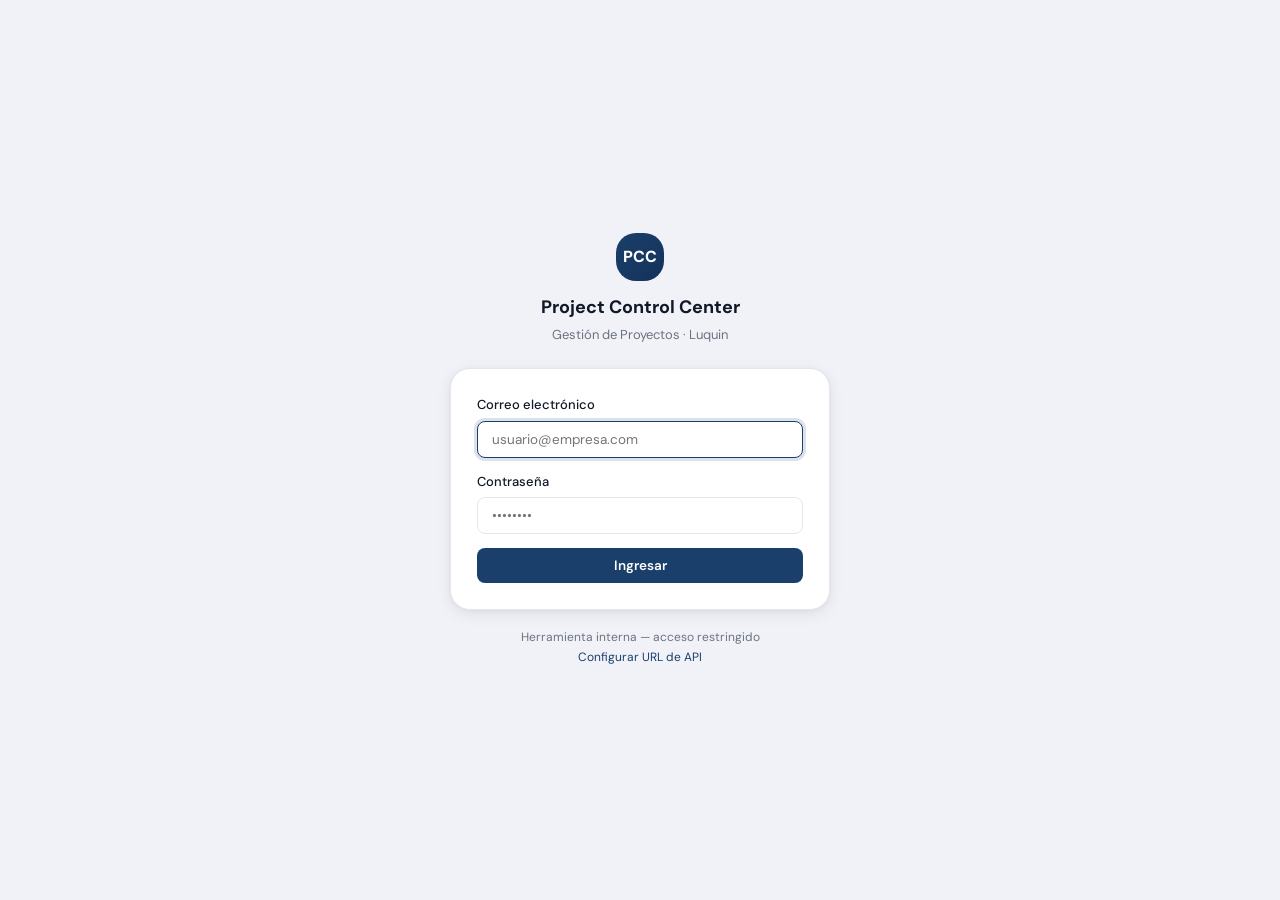
==== login.html @ 2ecccaee "feat: Project Control Center v1.0.0 — S1-S4 completos Backend GAS completo (Auth, Proyectos, Tareas," ====
<!DOCTYPE html>
<html lang="es">
<head>
  <meta charset="UTF-8" />
  <meta name="viewport" content="width=device-width, initial-scale=1.0" />
  <title>Ingresar — Project Control Center</title>
  <script>(function(){var t=localStorage.getItem('pcc_theme')==='dark'?'dark':'light';document.documentElement.setAttribute('data-theme',t);})();</script>
  <link rel="stylesheet" href="src/css/main.css" />
  <style>
    body { display: flex; align-items: center; justify-content: center; min-height: 100vh; padding: 24px; }
    .login-wrap { width: 100%; max-width: 380px; }
    .login-header { text-align: center; margin-bottom: 22px; }
    .login-logo { width: 48px; height: 48px; margin: 0 auto 12px; border-radius: var(--radius-lg);
      background: linear-gradient(135deg, var(--primary), var(--primary-hover)); color: #fff;
      font-size: 16px; font-weight: 800; display: flex; align-items: center; justify-content: center; }
    .login-name { font-size: 18px; font-weight: 700; }
    .login-sub { font-size: 13px; color: var(--muted); margin-top: 3px; }
    .login-card { background: var(--card); border: 1px solid var(--line); border-radius: var(--radius-lg); box-shadow: var(--shadow); padding: 26px; }
    .login-foot { text-align: center; margin-top: 18px; font-size: 12px; color: var(--muted); }
    .login-foot a { cursor: pointer; }
  </style>
</head>
<body>
  <div class="login-wrap">
    <div class="login-header">
      <div class="login-logo">PCC</div>
      <div class="login-name">Project Control Center</div>
      <div class="login-sub">Gestión de Proyectos · Luquin</div>
    </div>
    <div class="login-card">
      <form id="loginForm">
        <div class="field"><label for="email">Correo electrónico</label>
          <input type="email" id="email" autocomplete="email" placeholder="usuario@empresa.com" autofocus /></div>
        <div class="field"><label for="pwd">Contraseña</label>
          <input type="password" id="pwd" autocomplete="current-password" placeholder="••••••••" /></div>
        <button type="submit" id="btn" style="width:100%;justify-content:center">Ingresar</button>
      </form>
      <div id="err" class="status-bar error" style="margin-top:14px" hidden></div>
    </div>
    <div class="login-foot">
      Herramienta interna — acceso restringido<br />
      <a onclick="_configApi()">Configurar URL de API</a>
    </div>
  </div>

  <script src="config.js"></script>
  <script src="auth.js"></script>
  <script>
    // Si ya hay sesión válida, ir al inicio.
    if (SESSION.isLoggedIn()) window.location.href = 'index.html';
    // Sin API configurada → modo demo: entrar directo.
    if (CFG.isMock()) { /* permitir configurar o entrar a demo */ }

    function _configApi() {
      const cur = CFG.apiUrl;
      const v = prompt('URL del Web App de Apps Script (vacío = modo demo):', cur);
      if (v !== null) { CFG.apiUrl = v.trim(); location.reload(); }
    }

    const form = document.getElementById('loginForm');
    const err = document.getElementById('err');
    const btn = document.getElementById('btn');

    form.addEventListener('submit', async function (e) {
      e.preventDefault();
      err.hidden = true;

      // Modo demo: sin backend, entrar directo.
      if (CFG.isMock()) { window.location.href = 'index.html'; return; }

      const email = document.getElementById('email').value.trim().toLowerCase();
      const password = document.getElementById('pwd').value;
      if (!email || !password) { err.textContent = 'Completá los dos campos.'; err.hidden = false; return; }

      btn.disabled = true; btn.textContent = 'Verificando…';
      try {
        const password_hash = await sha256(password);
        const res = await fetch(CFG.apiUrl, { method: 'POST', body: JSON.stringify({ action: 'login', email: email, password_hash: password_hash }) });
        if (!res.ok) throw new Error('Error de conexión (' + res.status + ').');
        const json = await res.json();
        if (!json.ok) throw new Error(json.error || 'Credenciales incorrectas.');
        setSession({ session_token: json.session_token, usuario: json.usuario, expira_en: json.expira_en });
        window.location.href = 'index.html';
      } catch (e2) {
        err.textContent = e2.message || 'Error al iniciar sesión.'; err.hidden = false;
        btn.disabled = false; btn.textContent = 'Ingresar';
      }
    });
  </script>
</body>
</html>
---- src/css/main.css ----
/* ============================================================
   PROJECT CONTROL CENTER — main.css
   Sistema visual del ecosistema (style_guide.md).
   ============================================================ */

@import url('https://fonts.googleapis.com/css2?family=DM+Sans:opsz,wght@9..40,300;9..40,400;9..40,500;9..40,600;9..40,700&family=DM+Mono:wght@400;500&display=swap');

/* ─── 1. Variables ───────────────────────────────────────── */
:root {
  --bg: #f0f2f7;
  --card: #ffffff;
  --card2: #f7f9fc;
  --text: #111827;
  --text2: #374151;
  --muted: #6b7280;
  --line: #e5e7eb;

  --primary: #1a3f6b;
  --primary-hover: #14325a;
  --primary-soft: #e8f0fb;
  --primary-mid: #bfd4f5;

  --success: #0a7040;  --success-bg: #ecfdf5;
  --warning: #92400e;  --warning-bg: #fffbeb;
  --danger:  #991b1b;  --danger-bg:  #fef2f2;  --danger-hover: #7f1d1d;
  --info: var(--primary-soft);

  --radius-xs: 4px; --radius-sm: 8px; --radius: 14px; --radius-lg: 20px; --radius-pill: 999px;
  --shadow-sm: 0 1px 3px rgba(0,0,0,.07), 0 1px 2px rgba(0,0,0,.05);
  --shadow: 0 4px 16px rgba(17,24,39,.08), 0 1px 4px rgba(17,24,39,.04);
  --shadow-lg: 0 12px 36px rgba(17,24,39,.10);

  --font: 'DM Sans', system-ui, sans-serif;
  --mono: 'DM Mono', 'Fira Mono', monospace;

  --sidebar-bg: #f1f5f9;
  --sidebar-line: #e2e8f0;
}

[data-theme="dark"] {
  --bg: #0d1117; --card: #161b22; --card2: #1c2128;
  --text: #e6edf3; --text2: #c9d1d9; --muted: #848d97; --line: #30363d;
  --primary: #58a6ff; --primary-hover: #79b8ff;
  --primary-soft: rgba(88,166,255,.12); --primary-mid: rgba(88,166,255,.25);
  --success: #3fb950; --success-bg: rgba(63,185,80,.12);
  --warning: #d29922; --warning-bg: rgba(210,153,34,.12);
  --danger: #f85149; --danger-bg: rgba(248,81,73,.12); --danger-hover: #ff7b72;
  --sidebar-bg: #161b22; --sidebar-line: #30363d;
}

/* ─── 2. Reset y base ────────────────────────────────────── */
* { box-sizing: border-box; margin: 0; padding: 0; }
body {
  font-family: var(--font); font-size: 15px; line-height: 1.6;
  background: var(--bg); color: var(--text);
  -webkit-font-smoothing: antialiased;
}
a { color: var(--primary); text-decoration: none; }
.mono { font-family: var(--mono); }
.text-muted { color: var(--muted); }
[hidden] { display: none !important; }

/* ─── 3. Layout sidebar ──────────────────────────────────── */
.app-layout { display: flex; min-height: 100vh; }

.sidebar {
  width: 240px; flex-shrink: 0; background: var(--sidebar-bg);
  border-right: 1px solid var(--sidebar-line);
  display: flex; flex-direction: column; position: sticky; top: 0; height: 100vh;
  padding: 18px 14px;
}
.sidebar-brand { display: flex; align-items: center; gap: 10px; padding: 4px 8px 18px; }
.brand-icon {
  width: 34px; height: 34px; border-radius: var(--radius-sm);
  background: linear-gradient(135deg, var(--primary), var(--primary-hover));
  color: #fff; font-weight: 800; font-size: 13px; letter-spacing: -.5px;
  display: inline-flex; align-items: center; justify-content: center;
}
.brand-name { font-size: 14px; font-weight: 700; letter-spacing: -.2px; }
.brand-sub { font-size: 11px; color: var(--muted); }

.nav { display: flex; flex-direction: column; gap: 2px; }
.nav-item {
  display: flex; align-items: center; gap: 10px; padding: 9px 12px;
  border-radius: var(--radius-sm); color: var(--text2); font-size: 13.5px;
  font-weight: 500; cursor: pointer;
}
.nav-item:hover { background: color-mix(in srgb, var(--text) 4%, transparent); color: var(--text); }
.nav-item.active { background: var(--primary-soft); color: var(--primary); font-weight: 600; }
.nav-icon { font-size: 15px; width: 18px; text-align: center; }
.sidebar-spacer { flex: 1; }
.sidebar-footer { border-top: 1px solid var(--sidebar-line); padding-top: 10px; }

.content-area { flex: 1; min-width: 0; display: flex; flex-direction: column; }

/* ─── 4. Topbar ──────────────────────────────────────────── */
.topbar {
  position: sticky; top: 0; z-index: 10; background: var(--card);
  border-bottom: 1px solid var(--line);
  padding: 14px 32px; display: flex; align-items: center; gap: 16px;
}
.topbar-copy { flex: 1; min-width: 0; }
.topbar h1 { font-size: 22px; font-weight: 700; letter-spacing: -.02em; }
.topbar .subtitle { font-size: 13px; color: var(--muted); }
.eyebrow {
  font-size: 11px; font-weight: 500; text-transform: uppercase;
  letter-spacing: .14em; color: var(--muted); margin-bottom: 2px;
}
.user-chip {
  display: flex; align-items: center; gap: 8px; font-size: 12.5px;
  background: var(--card2); border: 1px solid var(--line);
  border-radius: var(--radius-pill); padding: 5px 12px;
}
.user-chip b { font-weight: 600; }
.user-chip .role { color: var(--muted); font-size: 11px; }
.btn-icon {
  background: transparent; border: 1px solid var(--line); border-radius: var(--radius-sm);
  width: 34px; height: 34px; cursor: pointer; font-size: 15px; color: var(--text);
}

.container { padding: 24px 32px 64px; max-width: 1280px; width: 100%; }

/* ─── 5. Tipografía secciones ────────────────────────────── */
h2 { font-size: 17px; font-weight: 600; letter-spacing: -.01em; }
h3 { font-size: 15px; font-weight: 600; }
.section-title { margin: 26px 0 12px; }

/* ─── 6. Cards / panels / KPIs ───────────────────────────── */
.panel {
  background: var(--card); border: 1px solid var(--line);
  border-radius: var(--radius); box-shadow: var(--shadow-sm); padding: 20px 22px;
}
.panel + .panel { margin-top: 16px; }

.kpi-grid { display: grid; grid-template-columns: repeat(auto-fill, minmax(150px, 1fr)); gap: 12px; }
.kpi-card {
  background: var(--card); border: 1px solid var(--line);
  border-radius: var(--radius-sm); padding: 14px 16px;
}
.kpi-label { font-size: 11px; font-weight: 700; text-transform: uppercase; letter-spacing: .08em; color: var(--muted); margin-bottom: 6px; }
.kpi-value { font-size: 28px; font-weight: 700; font-family: var(--mono); color: var(--primary); line-height: 1; }
.kpi-card.danger .kpi-value { color: var(--danger); }
.kpi-card.success .kpi-value { color: var(--success); }

.card-grid { display: grid; grid-template-columns: repeat(auto-fill, minmax(280px, 1fr)); gap: 14px; }
.proj-card {
  background: var(--card); border: 1px solid var(--line); border-radius: var(--radius);
  box-shadow: var(--shadow-sm); padding: 16px 18px; cursor: pointer; display: block;
}
.proj-card:hover { transform: translateY(-2px); box-shadow: var(--shadow-lg); border-color: var(--primary-mid); transition: .15s; }
.proj-card h3 { margin-bottom: 6px; }
.proj-card p { font-size: 13px; color: var(--muted); margin-bottom: 12px; }
.proj-meta { display: flex; align-items: center; gap: 8px; flex-wrap: wrap; font-size: 12px; color: var(--muted); }

/* Barra de avance */
.progress-track { height: 6px; background: var(--line); border-radius: var(--radius-pill); overflow: hidden; margin: 10px 0 8px; }
.progress-bar { height: 100%; background: var(--success); border-radius: var(--radius-pill); }

/* ─── 7. Badges de estado / prioridad ────────────────────── */
.badge {
  display: inline-flex; align-items: center; gap: 4px; font-size: 11px; font-weight: 700;
  padding: 3px 9px; border-radius: var(--radius-pill); white-space: nowrap;
  text-transform: uppercase; letter-spacing: .03em;
}
.st-todo     { background: var(--card2); color: var(--muted); border: 1px solid var(--line); }
.st-analysis { background: var(--primary-soft); color: var(--primary); }
.st-progress { background: var(--warning-bg); color: var(--warning); }
.st-blocked  { background: var(--danger-bg); color: var(--danger); }
.st-done     { background: var(--success-bg); color: var(--success); }
.st-cancel   { background: var(--card2); color: var(--muted); text-decoration: line-through; }
.badge.vencida { background: var(--danger-bg); color: var(--danger); }

.pr-highest, .pr-high { color: var(--danger); font-weight: 700; }
.pr-medium { color: var(--warning); }
.pr-low, .pr-lowest { color: var(--muted); }

/* ─── 8. Tablas ──────────────────────────────────────────── */
.toolbar { display: flex; align-items: center; gap: 10px; flex-wrap: wrap; margin-bottom: 12px; }
.toolbar .spacer { flex: 1; }
.table-wrap { overflow: auto; border: 1px solid var(--line); border-radius: var(--radius); background: var(--card); }
table { width: 100%; border-collapse: collapse; min-width: 820px; }
th {
  background: var(--bg); color: var(--text); font-weight: 600; position: sticky; top: 0; z-index: 1;
  white-space: nowrap; font-size: 11.5px; text-transform: uppercase; letter-spacing: .05em;
  padding: 10px 12px; text-align: left; cursor: default;
}
td { padding: 10px 12px; font-size: 12.5px; border-bottom: 1px solid var(--line); vertical-align: middle; }
tbody tr:hover { background: color-mix(in srgb, var(--primary) 4%, var(--card)); }
tbody tr:last-child td { border-bottom: 0; }
.row-actions { display: flex; gap: 6px; justify-content: flex-end; }
.empty-row { text-align: center; color: var(--muted); padding: 24px; }

/* ─── 9. Formularios ─────────────────────────────────────── */
.field { display: grid; gap: 5px; margin-bottom: 14px; }
.field label { font-size: 13px; font-weight: 500; color: var(--text); }
.field-row { display: grid; grid-template-columns: 1fr 1fr; gap: 12px; }
input, select, textarea {
  border: 1px solid var(--line); border-radius: var(--radius-sm); padding: 9px 14px;
  background: var(--card); color: var(--text); font-family: var(--font); font-size: 13.5px;
  outline: none; transition: border-color .15s, box-shadow .15s; width: 100%;
}
textarea { resize: vertical; min-height: 70px; }
input:focus, select:focus, textarea:focus {
  border-color: var(--primary); box-shadow: 0 0 0 3px color-mix(in srgb, var(--primary) 15%, transparent);
}
input.error, select.error, textarea.error { border-color: var(--danger); }
.field-error { font-size: 12px; color: var(--danger); font-weight: 500; }

/* ─── 10. Botones ────────────────────────────────────────── */
button, .button {
  border: 0; border-radius: var(--radius-sm); padding: 9px 16px; font-family: var(--font);
  font-size: 13.5px; font-weight: 600; cursor: pointer; display: inline-flex; align-items: center;
  gap: 6px; white-space: nowrap; transition: background .15s, opacity .15s, transform .1s;
  background: var(--primary); color: #fff;
}
button:hover:not(:disabled), .button:hover { transform: translateY(-1px); background: var(--primary-hover); }
button:disabled { opacity: .45; cursor: not-allowed; transform: none !important; }
button.secondary { background: var(--card2); color: var(--text); border: 1px solid var(--line); }
button.secondary:hover:not(:disabled) { background: color-mix(in srgb, var(--text) 6%, var(--card2)); }
button.danger { background: var(--danger); color: #fff; }
button.danger:hover:not(:disabled) { background: var(--danger-hover); }
button.ghost { background: transparent; color: var(--primary); border: 1px solid var(--primary-mid); }
button.sm { padding: 6px 11px; font-size: 12.5px; }

body.no-edit .admin-only, .admin-only.agent-disabled { display: none !important; }

/* ─── 11. Status bar / notice ────────────────────────────── */
.status-bar { background: var(--bg); border: 1px solid var(--line); color: var(--muted); border-radius: var(--radius-sm); padding: 9px 14px; font-size: 13px; }
.status-bar.info { background: var(--primary-soft); border-color: var(--primary-mid); color: var(--primary); }
.status-bar.success { background: var(--success-bg); color: var(--success); }
.status-bar.error { background: var(--danger-bg); color: var(--danger); }
.status-bar.warning { background: var(--warning-bg); color: var(--warning); }

/* ─── 12. Modal ──────────────────────────────────────────── */
.modal-overlay { position: fixed; inset: 0; background: rgba(0,0,0,.45); display: flex; align-items: center; justify-content: center; z-index: 100; backdrop-filter: blur(2px); padding: 20px; }
.modal { background: var(--card); border-radius: var(--radius); box-shadow: var(--shadow-lg); padding: 26px 26px 22px; width: 100%; max-width: 540px; max-height: 90vh; overflow-y: auto; }
.modal h3 { margin-bottom: 16px; }
.modal-actions { display: flex; justify-content: flex-end; gap: 10px; margin-top: 18px; }

/* ─── 12b. Actividad (comentarios + historial) ───────────── */
.act-tabs { display: flex; gap: 6px; border-bottom: 1px solid var(--line); margin-bottom: 4px; }
.act-tab { background: transparent; color: var(--muted); border: 0; border-bottom: 2px solid transparent; border-radius: 0; padding: 8px 12px; font-size: 13px; }
.act-tab:hover { background: transparent; transform: none; color: var(--text); }
.act-tab.active { color: var(--primary); border-bottom-color: var(--primary); }
.act-item { border: 1px solid var(--line); border-radius: var(--radius-sm); padding: 10px 12px; margin-bottom: 8px; background: var(--card2); }
.act-meta { display: flex; justify-content: space-between; align-items: baseline; gap: 8px; font-size: 12px; margin-bottom: 4px; }
.act-meta span { color: var(--muted); font-size: 11px; font-family: var(--mono); }
.act-text { font-size: 13px; color: var(--text); line-height: 1.5; white-space: pre-wrap; }
.act-hist { border-left: 3px solid var(--primary-mid); }
.hist-old { color: var(--muted); text-decoration: line-through; }
.hist-new { color: var(--success); font-weight: 600; }
.adj-grid { display: grid; grid-template-columns: repeat(auto-fill, minmax(120px, 1fr)); gap: 10px; }
.adj-card { border: 1px solid var(--line); border-radius: var(--radius-sm); overflow: hidden; background: var(--card2); display: flex; flex-direction: column; }
.adj-card img { width: 100%; height: 90px; object-fit: cover; display: block; background: var(--bg); }
.adj-card figcaption { font-size: 11px; color: var(--muted); padding: 5px 7px; white-space: nowrap; overflow: hidden; text-overflow: ellipsis; }
.adj-card .adj-del { margin: 0 7px 7px; padding: 4px 8px; font-size: 11px; }

/* ─── 12c. Seguimiento / Reportes ────────────────────────── */
.seg-toggle { display: inline-flex; border: 1px solid var(--line); border-radius: var(--radius-sm); overflow: hidden; }
.seg-tab { background: var(--card); color: var(--muted); border: 0; border-radius: 0; padding: 7px 16px; font-size: 13px; }
.seg-tab:hover { background: var(--card2); transform: none; }
.seg-tab.active { background: var(--primary); color: #fff; }
.seg-bucket { cursor: pointer; transition: border-color .15s, box-shadow .15s; }
.seg-bucket:hover { border-color: var(--primary-mid); }

.rep-bars { display: grid; gap: 8px; }
.rep-row { display: grid; grid-template-columns: 160px 1fr 44px; align-items: center; gap: 10px; font-size: 12.5px; }
.rep-row .rep-label { color: var(--text2); white-space: nowrap; overflow: hidden; text-overflow: ellipsis; }
.rep-track { height: 10px; background: var(--line); border-radius: var(--radius-pill); overflow: hidden; }
.rep-fill { height: 100%; background: var(--primary); border-radius: var(--radius-pill); }
.rep-count { text-align: right; font-family: var(--mono); color: var(--text); }
.rep-cols { display: grid; grid-template-columns: repeat(auto-fit, minmax(280px, 1fr)); gap: 16px; }

/* ─── 13. Toast ──────────────────────────────────────────── */
#toast-wrap { position: fixed; bottom: 20px; right: 20px; display: flex; flex-direction: column; gap: 8px; z-index: 200; }
.toast { background: var(--card); border: 1px solid var(--line); border-left: 3px solid var(--primary); box-shadow: var(--shadow); border-radius: var(--radius-sm); padding: 10px 14px; font-size: 13px; display: flex; gap: 8px; animation: fadeIn .2s; }
.toast.success { border-left-color: var(--success); }
.toast.error { border-left-color: var(--danger); }

/* ─── 14. Animaciones ────────────────────────────────────── */
@keyframes spin { to { transform: rotate(360deg); } }
@keyframes fadeIn { from { opacity: 0; transform: translateY(4px); } to { opacity: 1; } }
.spinner { width: 16px; height: 16px; border: 2px solid var(--line); border-top-color: var(--primary); border-radius: 50%; animation: spin .7s linear infinite; display: inline-block; }

/* ─── 15. Responsive ─────────────────────────────────────── */
@media (max-width: 900px) {
  .sidebar { position: fixed; left: 0; transform: translateX(-100%); transition: transform .2s; z-index: 50; }
  .sidebar.open { transform: translateX(0); }
  .topbar { padding: 12px 18px; }
  .container { padding: 18px; }
  .field-row { grid-template-columns: 1fr; }
}
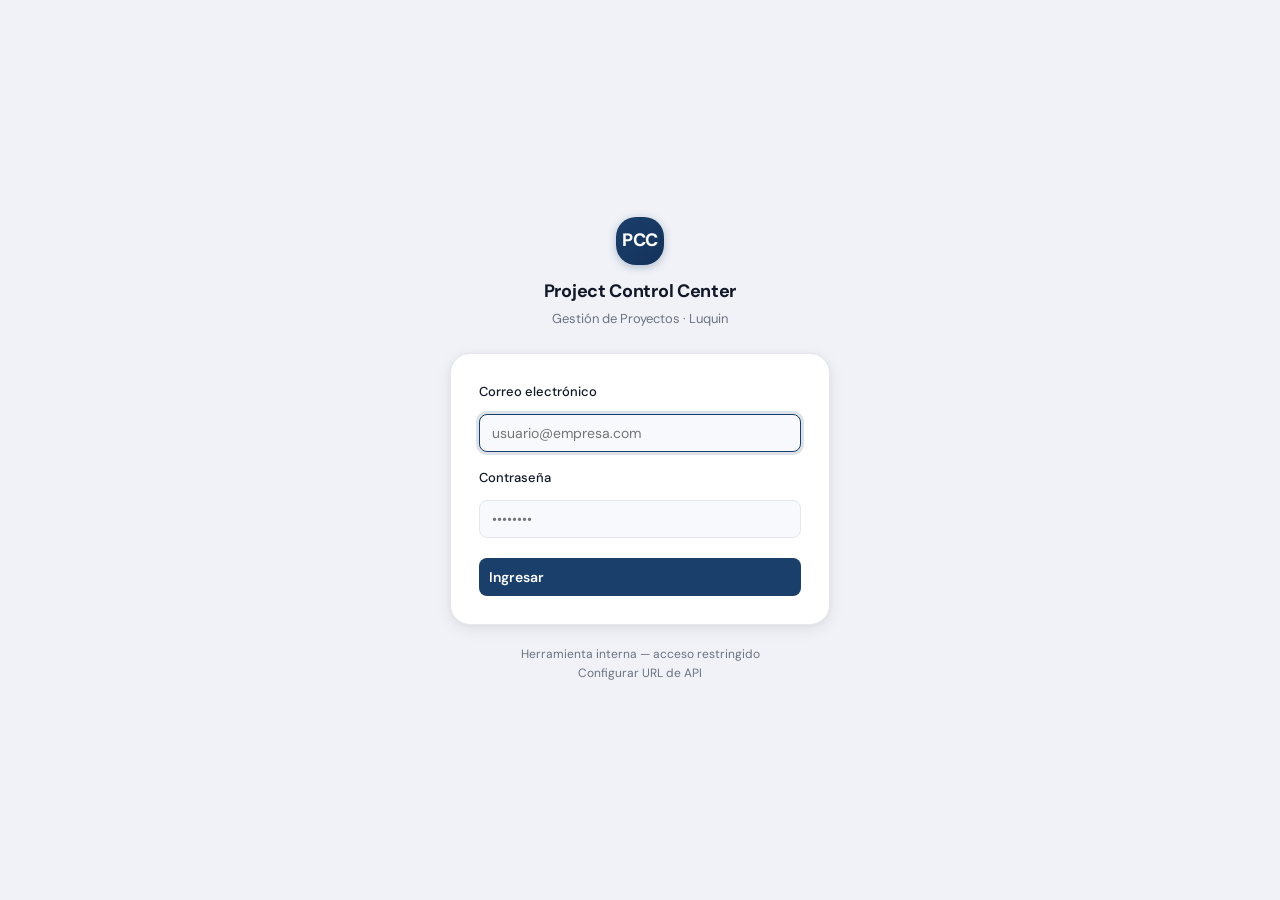
==== commit b99679ad: "fix(login): alinear al estándar canónico de login_standard.md - IDs: email→login-email, pwd→login-pw" ====
--- a/login.html
+++ b/login.html
@@ -4,40 +4,81 @@
   <meta charset="UTF-8" />
   <meta name="viewport" content="width=device-width, initial-scale=1.0" />
   <title>Ingresar — Project Control Center</title>
-  <script>(function(){var t=localStorage.getItem('pcc_theme')==='dark'?'dark':'light';document.documentElement.setAttribute('data-theme',t);})();</script>
+  <script>(function(){var saved=localStorage.getItem('pcc_theme');var t=saved?saved:(matchMedia('(prefers-color-scheme: dark)').matches?'dark':'light');document.documentElement.setAttribute('data-theme',t);})();</script>
+  <link rel="icon" href="data:,">
   <link rel="stylesheet" href="src/css/main.css" />
   <style>
     body { display: flex; align-items: center; justify-content: center; min-height: 100vh; padding: 24px; }
-    .login-wrap { width: 100%; max-width: 380px; }
-    .login-header { text-align: center; margin-bottom: 22px; }
-    .login-logo { width: 48px; height: 48px; margin: 0 auto 12px; border-radius: var(--radius-lg);
-      background: linear-gradient(135deg, var(--primary), var(--primary-hover)); color: #fff;
-      font-size: 16px; font-weight: 800; display: flex; align-items: center; justify-content: center; }
-    .login-name { font-size: 18px; font-weight: 700; }
-    .login-sub { font-size: 13px; color: var(--muted); margin-top: 3px; }
-    .login-card { background: var(--card); border: 1px solid var(--line); border-radius: var(--radius-lg); box-shadow: var(--shadow); padding: 26px; }
-    .login-foot { text-align: center; margin-top: 18px; font-size: 12px; color: var(--muted); }
-    .login-foot a { cursor: pointer; }
+    .login-wrap    { width: 100%; max-width: 380px; }
+    .login-header  { text-align: center; margin-bottom: 24px; }
+    .login-logo-icon {
+      width: 48px; height: 48px;
+      background: linear-gradient(135deg, var(--primary), var(--primary-hover));
+      border-radius: var(--radius-lg);
+      display: inline-flex; align-items: center; justify-content: center;
+      font-size: 18px; font-weight: 800; color: #fff; letter-spacing: -.5px;
+      margin-bottom: 12px;
+      box-shadow: 0 2px 8px color-mix(in srgb, var(--primary) 30%, transparent);
+    }
+    .login-app-name { font-size: 18px; font-weight: 700; color: var(--text); letter-spacing: -.3px; }
+    .login-app-sub  { font-size: 13px; color: var(--muted); margin-top: 3px; }
+    .login-card {
+      background: var(--card); border: 1px solid var(--line);
+      border-radius: var(--radius-lg); box-shadow: var(--shadow); padding: 28px;
+    }
+    .field { margin-bottom: 16px; }
+    .field label { display: block; font-size: 13px; font-weight: 500; color: var(--text); margin-bottom: 6px; }
+    .field input {
+      width: 100%; padding: 9px 12px; font-size: 14px; font-family: inherit;
+      border: 1px solid var(--line); border-radius: var(--radius-sm);
+      outline: none; transition: border-color .15s, box-shadow .15s;
+      color: var(--text); background: var(--card2); box-sizing: border-box;
+    }
+    .field input:focus {
+      border-color: var(--primary);
+      box-shadow: 0 0 0 3px color-mix(in srgb, var(--primary) 15%, transparent);
+    }
+    .btn-login {
+      width: 100%; padding: 10px; font-family: inherit; font-size: 14px; font-weight: 600;
+      border: none; background: var(--primary); color: #fff;
+      border-radius: var(--radius-sm); cursor: pointer; transition: background .15s; margin-top: 4px;
+    }
+    .btn-login:hover:not(:disabled) { background: var(--primary-hover); }
+    .btn-login:disabled { opacity: .6; cursor: default; }
+    .alert-err {
+      margin-top: 14px; padding: 10px 14px;
+      background: #fef2f2; border: 1px solid color-mix(in srgb, var(--danger) 30%, transparent);
+      border-radius: var(--radius-sm); color: var(--danger); font-size: 13px;
+    }
+    .login-footer { text-align: center; margin-top: 20px; font-size: 12px; color: var(--muted); }
+    .login-footer a { cursor: pointer; color: var(--muted); }
+    .login-footer a:hover { color: var(--text); }
   </style>
 </head>
 <body>
   <div class="login-wrap">
     <div class="login-header">
-      <div class="login-logo">PCC</div>
-      <div class="login-name">Project Control Center</div>
-      <div class="login-sub">Gestión de Proyectos · Luquin</div>
+      <div class="login-logo-icon">PCC</div>
+      <div class="login-app-name">Project Control Center</div>
+      <div class="login-app-sub">Gestión de Proyectos · Luquin</div>
     </div>
     <div class="login-card">
-      <form id="loginForm">
-        <div class="field"><label for="email">Correo electrónico</label>
-          <input type="email" id="email" autocomplete="email" placeholder="usuario@empresa.com" autofocus /></div>
-        <div class="field"><label for="pwd">Contraseña</label>
-          <input type="password" id="pwd" autocomplete="current-password" placeholder="••••••••" /></div>
-        <button type="submit" id="btn" style="width:100%;justify-content:center">Ingresar</button>
+      <form id="loginForm" autocomplete="on">
+        <div class="field">
+          <label for="login-email">Correo electrónico</label>
+          <input type="email" id="login-email" name="email"
+                 placeholder="usuario@empresa.com" autocomplete="email" autofocus />
+        </div>
+        <div class="field">
+          <label for="login-pwd">Contraseña</label>
+          <input type="password" id="login-pwd" name="password"
+                 placeholder="••••••••" autocomplete="current-password" />
+        </div>
+        <button type="submit" class="btn-login" id="btn-login">Ingresar</button>
       </form>
-      <div id="err" class="status-bar error" style="margin-top:14px" hidden></div>
+      <div class="alert-err" id="login-err" hidden></div>
     </div>
-    <div class="login-foot">
+    <div class="login-footer">
       Herramienta interna — acceso restringido<br />
       <a onclick="_configApi()">Configurar URL de API</a>
     </div>
@@ -46,44 +87,51 @@
   <script src="config.js"></script>
   <script src="auth.js"></script>
   <script>
-    // Si ya hay sesión válida, ir al inicio.
+    // Redirigir si ya hay sesión válida
     if (SESSION.isLoggedIn()) window.location.href = 'index.html';
-    // Sin API configurada → modo demo: entrar directo.
-    if (CFG.isMock()) { /* permitir configurar o entrar a demo */ }
 
     function _configApi() {
-      const cur = CFG.apiUrl;
-      const v = prompt('URL del Web App de Apps Script (vacío = modo demo):', cur);
+      const v = prompt('URL del Web App de Apps Script (vacío = modo demo):', CFG.apiUrl);
       if (v !== null) { CFG.apiUrl = v.trim(); location.reload(); }
     }
 
-    const form = document.getElementById('loginForm');
-    const err = document.getElementById('err');
-    const btn = document.getElementById('btn');
+    const form  = document.getElementById('loginForm');
+    const errEl = document.getElementById('login-err');
+    const btn   = document.getElementById('btn-login');
 
     form.addEventListener('submit', async function (e) {
       e.preventDefault();
-      err.hidden = true;
+      errEl.hidden = true;
 
-      // Modo demo: sin backend, entrar directo.
+      // Modo demo: entrar directo sin backend.
       if (CFG.isMock()) { window.location.href = 'index.html'; return; }
 
-      const email = document.getElementById('email').value.trim().toLowerCase();
-      const password = document.getElementById('pwd').value;
-      if (!email || !password) { err.textContent = 'Completá los dos campos.'; err.hidden = false; return; }
+      const email    = document.getElementById('login-email').value.trim().toLowerCase();
+      const password = document.getElementById('login-pwd').value;
+      if (!email || !password) {
+        errEl.textContent = 'Completá los dos campos.';
+        errEl.hidden = false;
+        return;
+      }
 
-      btn.disabled = true; btn.textContent = 'Verificando…';
+      btn.disabled    = true;
+      btn.textContent = 'Verificando…';
       try {
         const password_hash = await sha256(password);
-        const res = await fetch(CFG.apiUrl, { method: 'POST', body: JSON.stringify({ action: 'login', email: email, password_hash: password_hash }) });
+        const res = await fetch(CFG.apiUrl, {
+          method: 'POST',
+          body: JSON.stringify({ action: 'login', email: email, password_hash: password_hash }),
+        });
         if (!res.ok) throw new Error('Error de conexión (' + res.status + ').');
         const json = await res.json();
         if (!json.ok) throw new Error(json.error || 'Credenciales incorrectas.');
-        setSession({ session_token: json.session_token, usuario: json.usuario, expira_en: json.expira_en });
+        setSession({ session_token: json.session_token, usuario: json.usuario, permisos: json.permisos, expira_en: json.expira_en });
         window.location.href = 'index.html';
       } catch (e2) {
-        err.textContent = e2.message || 'Error al iniciar sesión.'; err.hidden = false;
-        btn.disabled = false; btn.textContent = 'Ingresar';
+        errEl.textContent = e2.message || 'Error al iniciar sesión. Verificá tu conexión.';
+        errEl.hidden = false;
+        btn.disabled    = false;
+        btn.textContent = 'Ingresar';
       }
     });
   </script>
--- a/src/css/main.css
+++ b/src/css/main.css
@@ -64,61 +64,84 @@
 .app-layout { display: flex; min-height: 100vh; }
 
 .sidebar {
-  width: 240px; flex-shrink: 0; background: var(--sidebar-bg);
+  width: 224px; flex-shrink: 0; background: var(--sidebar-bg);
   border-right: 1px solid var(--sidebar-line);
   display: flex; flex-direction: column; position: sticky; top: 0; height: 100vh;
-  padding: 18px 14px;
-}
-.sidebar-brand { display: flex; align-items: center; gap: 10px; padding: 4px 8px 18px; }
+}
+.sidebar-brand {
+  display: flex; align-items: center; gap: 10px;
+  padding: 18px 16px 14px;
+  border-bottom: 1px solid var(--sidebar-line);
+  flex-shrink: 0;
+}
 .brand-icon {
-  width: 34px; height: 34px; border-radius: var(--radius-sm);
+  width: 34px; height: 34px; border-radius: 9px;
   background: linear-gradient(135deg, var(--primary), var(--primary-hover));
-  color: #fff; font-weight: 800; font-size: 13px; letter-spacing: -.5px;
-  display: inline-flex; align-items: center; justify-content: center;
-}
-.brand-name { font-size: 14px; font-weight: 700; letter-spacing: -.2px; }
-.brand-sub { font-size: 11px; color: var(--muted); }
-
-.nav { display: flex; flex-direction: column; gap: 2px; }
+  color: #fff; font-weight: 800; font-size: 13px; letter-spacing: -1px;
+  display: inline-flex; align-items: center; justify-content: center; flex-shrink: 0;
+  box-shadow: 0 2px 8px color-mix(in srgb, var(--primary) 30%, transparent);
+}
+.brand-name { font-size: 13px; font-weight: 700; letter-spacing: -.2px; }
+.brand-meta {
+  display: flex; align-items: center; gap: 4px; margin-top: 2px;
+  font-size: 10px; color: var(--muted); font-family: var(--mono);
+  cursor: pointer; transition: color .15s; user-select: none;
+}
+.brand-meta:hover { color: var(--text); }
+.sidebar-version-popover {
+  position: fixed; top: 58px; left: 232px;
+  background: var(--card); border: 1px solid var(--border);
+  border-radius: var(--radius-sm); box-shadow: var(--shadow-lg);
+  padding: 14px 16px; min-width: 280px; max-width: 340px;
+  max-height: 70vh; overflow-y: auto; z-index: 1000;
+  color: var(--text); line-height: 1.5;
+}
+
+.nav { display: flex; flex-direction: column; gap: 1px; }
 .nav-item {
-  display: flex; align-items: center; gap: 10px; padding: 9px 12px;
-  border-radius: var(--radius-sm); color: var(--text2); font-size: 13.5px;
-  font-weight: 500; cursor: pointer;
-}
-.nav-item:hover { background: color-mix(in srgb, var(--text) 4%, transparent); color: var(--text); }
-.nav-item.active { background: var(--primary-soft); color: var(--primary); font-weight: 600; }
-.nav-icon { font-size: 15px; width: 18px; text-align: center; }
+  display: flex; align-items: center; gap: 9px; padding: 7px 10px;
+  border-radius: var(--radius-sm); color: var(--text2); font-size: 13px;
+  font-weight: 500; cursor: pointer; user-select: none; text-decoration: none;
+  border: 1px solid transparent; transition: all .15s;
+}
+.nav-item:hover { background: color-mix(in srgb, var(--text) 5%, transparent); color: var(--text); }
+.nav-item.active { background: var(--primary-soft); color: var(--primary); font-weight: 600; border-color: color-mix(in srgb, var(--primary) 20%, transparent); }
+.nav-icon { font-size: 15px; width: 18px; text-align: center; opacity: .7; }
+.nav-item.active .nav-icon { opacity: 1; }
 .sidebar-spacer { flex: 1; }
-.sidebar-footer { border-top: 1px solid var(--sidebar-line); padding-top: 10px; }
+.sidebar-footer { border-top: 1px solid var(--sidebar-line); padding: 10px 8px; flex-shrink: 0; }
 
 .content-area { flex: 1; min-width: 0; display: flex; flex-direction: column; }
 
 /* ─── 4. Topbar ──────────────────────────────────────────── */
 .topbar {
-  position: sticky; top: 0; z-index: 10; background: var(--card);
+  height: 50px;
   border-bottom: 1px solid var(--line);
-  padding: 14px 32px; display: flex; align-items: center; gap: 16px;
-}
-.topbar-copy { flex: 1; min-width: 0; }
-.topbar h1 { font-size: 22px; font-weight: 700; letter-spacing: -.02em; }
-.topbar .subtitle { font-size: 13px; color: var(--muted); }
+  display: flex; align-items: center;
+  padding: 0 22px; gap: 10px;
+  background: var(--card);
+  position: sticky; top: 0; z-index: 40;
+  flex-shrink: 0;
+}
+.topbar-brand  { font-size: 13px; font-weight: 600; color: var(--muted); }
+.topbar-sep    { color: var(--muted); font-size: 12px; }
+.topbar-crumb  { font-size: 13px; color: var(--text); font-weight: 600; }
+.topbar-actions { display: flex; gap: 6px; align-items: center; margin-left: auto; }
+
+/* Cabecera de página — H1 + subtítulo dentro de <main>, no en el topbar */
+.page-header { padding: 24px 0 20px; }
+.page-header h1 { font-size: 22px; font-weight: 700; letter-spacing: -.02em; margin: 0; }
+.page-header .subtitle { font-size: 13px; color: var(--muted); margin-top: 4px; }
 .eyebrow {
   font-size: 11px; font-weight: 500; text-transform: uppercase;
-  letter-spacing: .14em; color: var(--muted); margin-bottom: 2px;
-}
-.user-chip {
-  display: flex; align-items: center; gap: 8px; font-size: 12.5px;
-  background: var(--card2); border: 1px solid var(--line);
-  border-radius: var(--radius-pill); padding: 5px 12px;
-}
-.user-chip b { font-weight: 600; }
-.user-chip .role { color: var(--muted); font-size: 11px; }
+  letter-spacing: .14em; color: var(--muted); margin-bottom: 4px;
+}
 .btn-icon {
   background: transparent; border: 1px solid var(--line); border-radius: var(--radius-sm);
   width: 34px; height: 34px; cursor: pointer; font-size: 15px; color: var(--text);
 }
 
-.container { padding: 24px 32px 64px; max-width: 1280px; width: 100%; }
+.container { padding: 24px 32px 64px; width: 100%; }
 
 /* ─── 5. Tipografía secciones ────────────────────────────── */
 h2 { font-size: 17px; font-weight: 600; letter-spacing: -.01em; }
@@ -162,13 +185,60 @@
   padding: 3px 9px; border-radius: var(--radius-pill); white-space: nowrap;
   text-transform: uppercase; letter-spacing: .03em;
 }
-.st-todo     { background: var(--card2); color: var(--muted); border: 1px solid var(--line); }
-.st-analysis { background: var(--primary-soft); color: var(--primary); }
-.st-progress { background: var(--warning-bg); color: var(--warning); }
-.st-blocked  { background: var(--danger-bg); color: var(--danger); }
-.st-done     { background: var(--success-bg); color: var(--success); }
-.st-cancel   { background: var(--card2); color: var(--muted); text-decoration: line-through; }
-.badge.vencida { background: var(--danger-bg); color: var(--danger); }
+.st-todo        { background: var(--card2); color: var(--muted); border: 1px solid var(--line); }
+.st-analysis    { background: var(--primary-soft); color: var(--primary); }
+.st-maquetacion { background: #f3e8ff; color: #7c3aed; }
+.st-progress    { background: var(--warning-bg); color: var(--warning); }
+.st-qa          { background: #fff7ed; color: #c2410c; }
+.st-docs        { background: #f0fdf4; color: #15803d; }
+.st-revision    { background: #eff6ff; color: #1d4ed8; }
+.st-blocked     { background: var(--danger-bg); color: var(--danger); }
+.st-done        { background: var(--success-bg); color: var(--success); }
+.st-cancel      { background: var(--card2); color: var(--muted); text-decoration: line-through; }
+.badge.vencida  { background: var(--danger-bg); color: var(--danger); }
+
+[data-theme="dark"] .st-maquetacion { background: rgba(124,58,237,.18); color: #c4b5fd; }
+[data-theme="dark"] .st-qa          { background: rgba(194,65,12,.18);  color: #fb923c; }
+[data-theme="dark"] .st-docs        { background: rgba(21,128,61,.18);  color: #4ade80; }
+[data-theme="dark"] .st-revision    { background: rgba(29,78,216,.18);  color: #93c5fd; }
+
+/* Checklist (drawer de actividad) */
+.chk-progress { display: flex; align-items: center; gap: 8px; }
+.chk-bar { flex: 1; height: 8px; background: var(--card2); border: 1px solid var(--line); border-radius: var(--radius-pill); overflow: hidden; }
+.chk-fill { height: 100%; background: var(--success); transition: width .2s; }
+.chk-count { font-size: 11px; color: var(--muted); font-family: var(--mono); white-space: nowrap; }
+.chk-item { display: flex; align-items: center; gap: 8px; padding: 6px 4px; border-bottom: 1px solid var(--line); }
+.chk-label { display: flex; align-items: center; gap: 8px; flex: 1; cursor: pointer; font-size: 14px; }
+.chk-item.chk-done .chk-label span { text-decoration: line-through; color: var(--muted); }
+
+/* Gantt */
+.gantt { display: flex; border: 1px solid var(--line); border-radius: var(--radius-sm); overflow: hidden; background: var(--card); }
+.gantt-left { flex-shrink: 0; width: 230px; border-right: 2px solid var(--line); background: var(--card2); }
+.gantt-corner { height: 30px; display: flex; align-items: center; padding: 0 12px; font-size: 11px; font-weight: 700; text-transform: uppercase; letter-spacing: .04em; color: var(--muted); border-bottom: 1px solid var(--line); }
+.gantt-rowlabel { height: 34px; padding: 0 12px; border-bottom: 1px solid var(--line); display: flex; flex-direction: column; justify-content: center; overflow: hidden; }
+.gantt-rowlabel b { font-size: 12px; white-space: nowrap; overflow: hidden; text-overflow: ellipsis; }
+.gantt-rowlabel span { font-size: 10px; color: var(--muted); white-space: nowrap; overflow: hidden; text-overflow: ellipsis; }
+.gantt-right { overflow-x: auto; flex: 1; }
+.gantt-canvas { position: relative; }
+.gantt-axis { display: flex; height: 30px; border-bottom: 1px solid var(--line); }
+.gantt-month { flex-shrink: 0; border-right: 1px solid var(--line); font-size: 11px; color: var(--muted); display: flex; align-items: center; padding: 0 6px; box-sizing: border-box; }
+.gantt-lanes { position: relative; }
+.gantt-lane { height: 34px; border-bottom: 1px solid var(--line); position: relative; }
+.gantt-bar { position: absolute; top: 6px; height: 22px; box-sizing: border-box; border-radius: var(--radius-xs); display: flex; align-items: center; justify-content: center; font-size: 10px; font-weight: 600; overflow: hidden; gap: 0; }
+.gantt-bar.gantt-venc { outline: 2px solid var(--danger); outline-offset: -2px; }
+.gantt-bar-label { white-space: nowrap; }
+.gantt-today { position: absolute; top: 0; bottom: 0; width: 2px; background: var(--danger); z-index: 2; }
+.gantt-nodate { display: flex; flex-wrap: wrap; gap: 6px; }
+
+/* Enlaces externos (Jira / GitLab / Figma) en filas de tarea */
+.link-row { display: flex; flex-wrap: wrap; gap: 4px; margin-top: 4px; }
+.link-chip {
+  display: inline-flex; align-items: center; font-size: 10px; font-weight: 600;
+  padding: 2px 7px; border-radius: var(--radius-pill);
+  background: var(--primary-soft); color: var(--primary);
+  border: 1px solid var(--primary-mid); text-decoration: none;
+}
+.link-chip:hover { background: var(--primary-mid); }
 
 .pr-highest, .pr-high { color: var(--danger); font-weight: 700; }
 .pr-medium { color: var(--warning); }
@@ -177,6 +247,20 @@
 /* ─── 8. Tablas ──────────────────────────────────────────── */
 .toolbar { display: flex; align-items: center; gap: 10px; flex-wrap: wrap; margin-bottom: 12px; }
 .toolbar .spacer { flex: 1; }
+
+/* ─── Tabs (segmented control) ───────────────────────────── */
+.tabs {
+  display: inline-flex; gap: 2px; background: var(--card2);
+  border: 1px solid var(--line); border-radius: var(--radius-sm);
+  padding: 3px; margin-bottom: 16px;
+}
+.tab-btn {
+  padding: 6px 14px; border-radius: var(--radius-xs); font-size: 13px; font-weight: 600;
+  cursor: pointer; color: var(--muted); background: transparent; border: none;
+  font-family: inherit; transition: background .15s, color .15s; transform: none;
+}
+.tab-btn:hover:not(:disabled) { background: transparent; color: var(--text); transform: none; }
+.tab-btn.active { background: var(--card); color: var(--primary); box-shadow: var(--shadow-sm); }
 .table-wrap { overflow: auto; border: 1px solid var(--line); border-radius: var(--radius); background: var(--card); }
 table { width: 100%; border-collapse: collapse; min-width: 820px; }
 th {
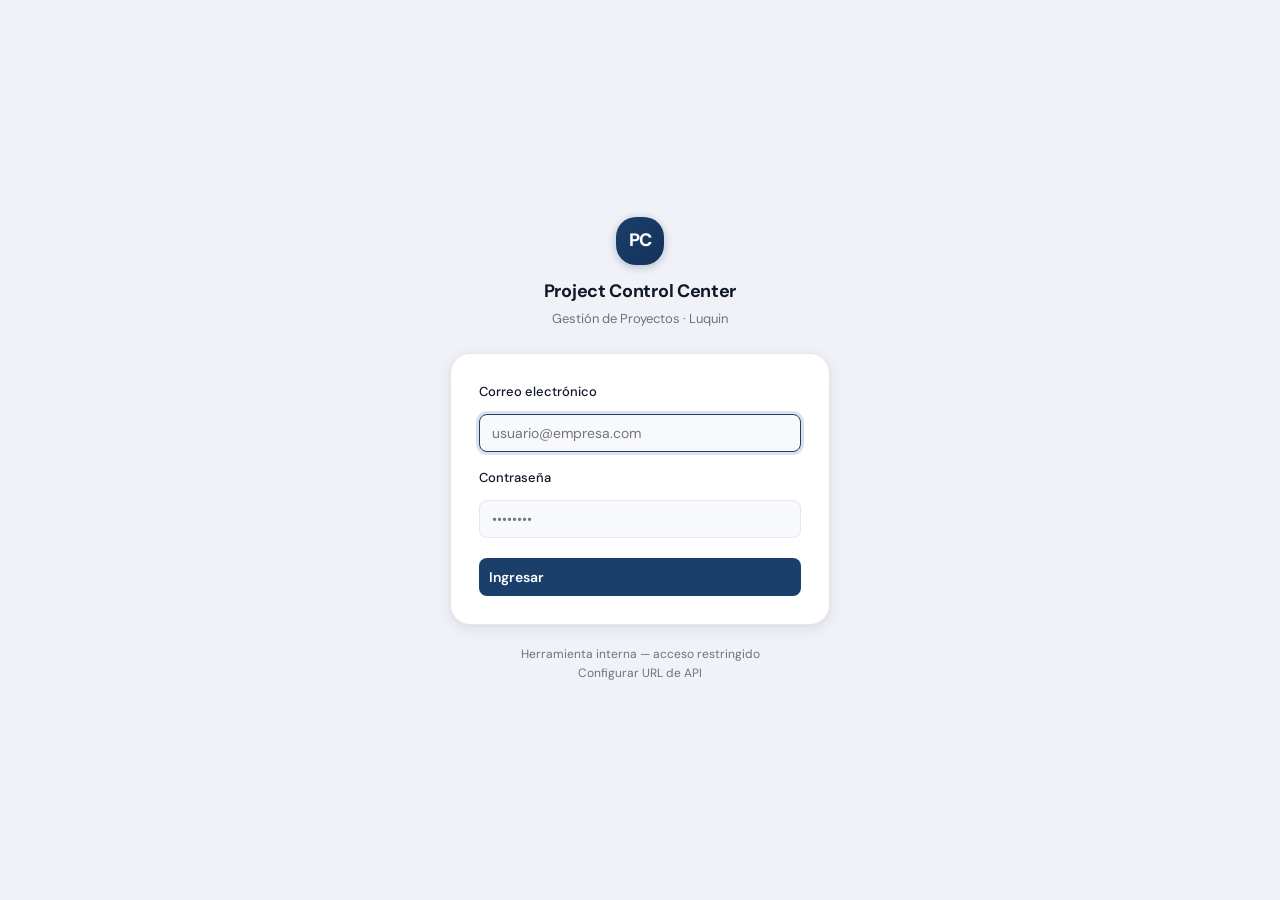
==== commit 147525a9: "style: sigla del brand icon PCC → PC (2 chars, estándar) Co-Authored-By: Claude Sonnet 4.6 <noreply@" ====
--- a/login.html
+++ b/login.html
@@ -58,7 +58,7 @@
 <body>
   <div class="login-wrap">
     <div class="login-header">
-      <div class="login-logo-icon">PCC</div>
+      <div class="login-logo-icon">PC</div>
       <div class="login-app-name">Project Control Center</div>
       <div class="login-app-sub">Gestión de Proyectos · Luquin</div>
     </div>
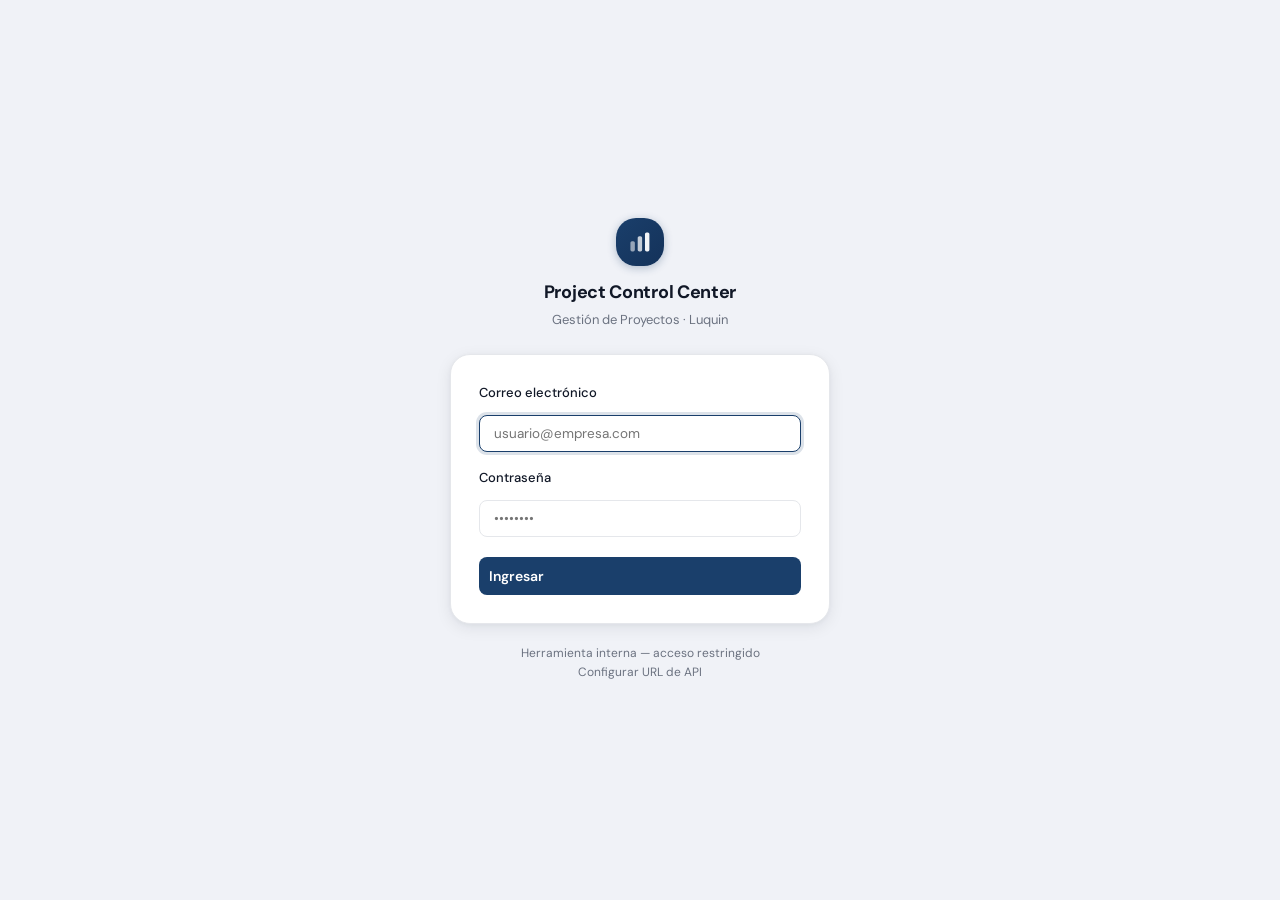
==== commit 9fc3425d: "feat: nuevo logo de marca (barras ascendentes) en sidebar, login y favicon (v1.27.5) Co-Authored-By:" ====
--- a/login.html
+++ b/login.html
@@ -5,7 +5,7 @@
   <meta name="viewport" content="width=device-width, initial-scale=1.0" />
   <title>Ingresar — Project Control Center</title>
   <script>(function(){var saved=localStorage.getItem('pcc_theme');var t=saved?saved:(matchMedia('(prefers-color-scheme: dark)').matches?'dark':'light');document.documentElement.setAttribute('data-theme',t);})();</script>
-  <link rel="icon" href="data:,">
+  <link rel="icon" type="image/svg+xml" href="src/assets/brand-mark.svg">
   <link rel="stylesheet" href="src/css/main.css" />
   <style>
     body { display: flex; align-items: center; justify-content: center; min-height: 100vh; padding: 24px; }
@@ -16,7 +16,6 @@
       background: linear-gradient(135deg, var(--primary), var(--primary-hover));
       border-radius: var(--radius-lg);
       display: inline-flex; align-items: center; justify-content: center;
-      font-size: 18px; font-weight: 800; color: #fff; letter-spacing: -.5px;
       margin-bottom: 12px;
       box-shadow: 0 2px 8px color-mix(in srgb, var(--primary) 30%, transparent);
     }
@@ -58,7 +57,13 @@
 <body>
   <div class="login-wrap">
     <div class="login-header">
-      <div class="login-logo-icon">PC</div>
+      <div class="login-logo-icon">
+        <svg viewBox="0 0 44 44" width="58%" height="58%" aria-hidden="true">
+          <rect x="7" y="21" width="7" height="16" rx="2.5" fill="#fff" opacity=".55"/>
+          <rect x="18.5" y="13" width="7" height="24" rx="2.5" fill="#fff" opacity=".75"/>
+          <rect x="30" y="7" width="7" height="30" rx="2.5" fill="#fff" opacity=".95"/>
+        </svg>
+      </div>
       <div class="login-app-name">Project Control Center</div>
       <div class="login-app-sub">Gestión de Proyectos · Luquin</div>
     </div>
--- a/src/css/main.css
+++ b/src/css/main.css
@@ -77,7 +77,6 @@
 .brand-icon {
   width: 34px; height: 34px; border-radius: 9px;
   background: linear-gradient(135deg, var(--primary), var(--primary-hover));
-  color: #fff; font-weight: 800; font-size: 13px; letter-spacing: -1px;
   display: inline-flex; align-items: center; justify-content: center; flex-shrink: 0;
   box-shadow: 0 2px 8px color-mix(in srgb, var(--primary) 30%, transparent);
 }
@@ -90,7 +89,7 @@
 .brand-meta:hover { color: var(--text); }
 .sidebar-version-popover {
   position: fixed; top: 58px; left: 232px;
-  background: var(--card); border: 1px solid var(--border);
+  background: var(--card); border: 1px solid var(--line);
   border-radius: var(--radius-sm); box-shadow: var(--shadow-lg);
   padding: 14px 16px; min-width: 280px; max-width: 340px;
   max-height: 70vh; overflow-y: auto; z-index: 1000;
@@ -106,10 +105,32 @@
 }
 .nav-item:hover { background: color-mix(in srgb, var(--text) 5%, transparent); color: var(--text); }
 .nav-item.active { background: var(--primary-soft); color: var(--primary); font-weight: 600; border-color: color-mix(in srgb, var(--primary) 20%, transparent); }
-.nav-icon { font-size: 15px; width: 18px; text-align: center; opacity: .7; }
+.nav-icon { width: 15px; height: 15px; flex-shrink: 0; opacity: .7; }
 .nav-item.active .nav-icon { opacity: 1; }
 .sidebar-spacer { flex: 1; }
 .sidebar-footer { border-top: 1px solid var(--sidebar-line); padding: 10px 8px; flex-shrink: 0; }
+
+/* ─── Chip de usuario + dropdown (navigation_standard §3) ──── */
+.user-chip{display:flex;align-items:center;padding:8px 10px;border-radius:var(--radius-sm);cursor:pointer;border:1px solid transparent;transition:all .15s;user-select:none;width:100%}
+.user-chip:hover{background:color-mix(in srgb,var(--text) 5%,transparent);border-color:var(--line)}
+.user-chip.open{background:var(--primary-soft);border-color:color-mix(in srgb,var(--primary) 20%,transparent)}
+.user-chip-info{display:flex;flex-direction:column;gap:1px;min-width:0;flex:1}
+.user-chip-name{font-size:13px;font-weight:600;color:var(--text);overflow:hidden;text-overflow:ellipsis;white-space:nowrap}
+.user-chip-role{font-size:11px;color:var(--muted);font-weight:400;white-space:nowrap;overflow:hidden;text-overflow:ellipsis}
+.user-chip-chevron{font-size:9px;opacity:.5;margin-left:3px}
+.user-chip.open .user-chip-name{color:var(--primary)}
+
+.user-dropdown{position:fixed;background:var(--card);border:1px solid var(--line);border-radius:8px;box-shadow:0 8px 24px rgba(0,0,0,.12);z-index:200;overflow:hidden;min-width:200px}
+.user-dropdown-header{padding:12px 14px}
+.user-dropdown-header .sidebar-user-name{font-size:12px;font-weight:600;color:var(--text);white-space:nowrap;overflow:hidden;text-overflow:ellipsis}
+.user-dropdown-header .sidebar-user-email{font-size:11px;color:var(--muted);white-space:nowrap;overflow:hidden;text-overflow:ellipsis;margin-top:1px}
+.user-dropdown-header .sidebar-user-meta{margin-top:6px}
+.auth-chip-role{display:inline-block;background:var(--primary-soft);color:var(--primary);font-size:10px;font-weight:600;padding:2px 8px;border-radius:var(--radius-pill);text-transform:uppercase;letter-spacing:.04em}
+.user-dropdown-sep{height:1px;background:var(--line)}
+.user-dropdown-item{display:flex;align-items:center;gap:8px;width:100%;padding:9px 14px;font-size:13px;font-weight:500;color:var(--text);background:none;border:none;cursor:pointer;text-align:left;font-family:inherit;transition:background .12s}
+.user-dropdown-item:hover{background:color-mix(in srgb,var(--text) 5%,transparent)}
+.user-dropdown-item.danger{color:var(--danger);background:none}
+.user-dropdown-item.danger:hover{background:var(--danger-bg)}
 
 .content-area { flex: 1; min-width: 0; display: flex; flex-direction: column; }
 
@@ -127,6 +148,43 @@
 .topbar-sep    { color: var(--muted); font-size: 12px; }
 .topbar-crumb  { font-size: 13px; color: var(--text); font-weight: 600; }
 .topbar-actions { display: flex; gap: 6px; align-items: center; margin-left: auto; }
+button.topbar-toggle{display:none;width:30px;height:30px;align-items:center;justify-content:center;background:none;border:1px solid transparent;border-radius:var(--radius-sm);color:var(--muted);cursor:pointer;margin-left:-6px;flex-shrink:0;padding:0;transform:none;transition:background .15s,border-color .15s,color .15s}
+button.topbar-toggle:hover:not(:disabled){background:color-mix(in srgb,var(--text) 6%,transparent);color:var(--text);border-color:var(--line);transform:none}
+
+/* ─── Campana de notificaciones (top header) ──────────────── */
+.notif-bell{position:relative;width:32px;height:32px;display:inline-flex;align-items:center;justify-content:center;background:none;border:1px solid transparent;border-radius:var(--radius-sm);cursor:pointer;color:var(--muted);padding:0;flex-shrink:0}
+.notif-bell:hover{background:color-mix(in srgb,var(--text) 6%,transparent);border-color:var(--line)}
+.notif-bell[aria-expanded="true"]{background:var(--primary-soft);border-color:color-mix(in srgb,var(--primary) 20%,transparent)}
+.notif-bell-icon{font-size:15px;line-height:1}
+.notif-badge{position:absolute;top:-3px;right:-3px;min-width:16px;height:16px;padding:0 4px;display:flex;align-items:center;justify-content:center;background:var(--danger);color:#fff;font-size:10px;font-weight:700;line-height:1;border-radius:var(--radius-pill);box-shadow:0 0 0 2px var(--card)}
+
+.notif-panel{position:fixed;background:var(--card);border:1px solid var(--line);border-radius:8px;box-shadow:0 8px 24px rgba(0,0,0,.14);z-index:200;overflow:hidden;max-width:calc(100vw - 16px)}
+.notif-panel-head{display:flex;align-items:center;justify-content:space-between;gap:8px;padding:10px 14px;border-bottom:1px solid var(--line);font-size:13px;font-weight:600;color:var(--text)}
+.notif-mark-all{background:none;border:none;color:var(--primary);font-size:11px;font-weight:600;cursor:pointer;padding:0;font-family:inherit}
+.notif-mark-all:hover{text-decoration:underline}
+.notif-list{max-height:min(60vh,420px);overflow-y:auto}
+.notif-empty{padding:22px 14px;text-align:center;color:var(--muted);font-size:13px}
+.notif-item{display:flex;gap:10px;width:100%;padding:11px 14px;background:none;border:none;border-bottom:1px solid var(--line);cursor:pointer;text-align:left;font-family:inherit;transition:background .12s}
+.notif-item:last-child{border-bottom:none}
+.notif-item:hover{background:color-mix(in srgb,var(--text) 5%,transparent)}
+.notif-item.unread{background:var(--primary-soft)}
+.notif-item.unread:hover{background:color-mix(in srgb,var(--primary) 12%,transparent)}
+.notif-item-icon{flex-shrink:0;font-size:14px;line-height:1.4}
+.notif-item-body{display:flex;flex-direction:column;gap:3px;min-width:0;flex:1}
+.notif-item-msg{font-size:13px;color:var(--text);line-height:1.35}
+.notif-item-when{font-size:11px;color:var(--muted)}
+
+/* ─── Selector de menciones @usuario ──────────────────────── */
+.mention-pop{position:fixed;display:none;background:var(--card);border:1px solid var(--line);border-radius:8px;box-shadow:0 8px 24px rgba(0,0,0,.14);z-index:300;overflow:hidden;max-height:220px;overflow-y:auto}
+.mention-item{padding:8px 12px;font-size:13px;color:var(--text);cursor:pointer;white-space:nowrap}
+.mention-item:hover,.mention-item.active{background:var(--primary-soft);color:var(--primary)}
+
+/* ─── Colapso de sidebar (desktop ≥901px) ────────────────── */
+@media (min-width:901px){
+  .sidebar{transition:transform .25s,width .25s}
+  button.topbar-toggle{display:inline-flex}
+  [data-sidebar="collapsed"] .sidebar{width:0;min-width:0;border-right:none;overflow:hidden}
+}
 
 /* Cabecera de página — H1 + subtítulo dentro de <main>, no en el topbar */
 .page-header { padding: 24px 0 20px; }
@@ -195,39 +253,85 @@
 .st-blocked     { background: var(--danger-bg); color: var(--danger); }
 .st-done        { background: var(--success-bg); color: var(--success); }
 .st-cancel      { background: var(--card2); color: var(--muted); text-decoration: line-through; }
-.badge.vencida  { background: var(--danger-bg); color: var(--danger); }
+/* Ambar en vez de --danger: "vencida" es informativo, no una accion destructiva.
+   Con borde propio para no confundirse con st-progress (En Curso), que comparte el ambar base. */
+.badge.vencida  { background: var(--warning-bg); color: var(--warning); border: 1px solid color-mix(in srgb, var(--warning) 35%, transparent); }
+/* Chip de metadatos (proyecto), no de estado: color propio para no confundirse con st-progress
+   (En Curso / Sprint Activo comparten ese ámbar). */
+.chip-proyecto  { background: #eef2ff; color: #4338ca; }
+
+/* Badges de tienda: color de marca de cada sitio (ver templates de correos
+   transaccionales), para no confundirse con los badges de estado. */
+.tienda-sporting { background: #eafbe7; color: #1a7a0a; }
+.tienda-woker    { background: #fff1ec; color: #d83f16; }
+.tienda-b2b      { background: #e6f2f8; color: #0c4a6e; }
 
 [data-theme="dark"] .st-maquetacion { background: rgba(124,58,237,.18); color: #c4b5fd; }
 [data-theme="dark"] .st-qa          { background: rgba(194,65,12,.18);  color: #fb923c; }
 [data-theme="dark"] .st-docs        { background: rgba(21,128,61,.18);  color: #4ade80; }
 [data-theme="dark"] .st-revision    { background: rgba(29,78,216,.18);  color: #93c5fd; }
+[data-theme="dark"] .chip-proyecto  { background: rgba(99,102,241,.18); color: #a5b4fc; }
+[data-theme="dark"] .tienda-sporting { background: rgba(37,182,12,.18);  color: #4ade80; }
+[data-theme="dark"] .tienda-woker    { background: rgba(252,82,38,.18);  color: #fb923c; }
+[data-theme="dark"] .tienda-b2b      { background: rgba(39,129,171,.18); color: #7dd3fc; }
 
 /* Checklist (drawer de actividad) */
-.chk-progress { display: flex; align-items: center; gap: 8px; }
-.chk-bar { flex: 1; height: 8px; background: var(--card2); border: 1px solid var(--line); border-radius: var(--radius-pill); overflow: hidden; }
-.chk-fill { height: 100%; background: var(--success); transition: width .2s; }
-.chk-count { font-size: 11px; color: var(--muted); font-family: var(--mono); white-space: nowrap; }
-.chk-item { display: flex; align-items: center; gap: 8px; padding: 6px 4px; border-bottom: 1px solid var(--line); }
-.chk-label { display: flex; align-items: center; gap: 8px; flex: 1; cursor: pointer; font-size: 14px; }
-.chk-item.chk-done .chk-label span { text-decoration: line-through; color: var(--muted); }
+.chk-progress { display: flex; align-items: center; gap: 10px; margin-top: 14px; }
+.chk-bar { flex: 1; height: 10px; background: var(--card2); border: 1px solid var(--line); border-radius: var(--radius-pill); overflow: hidden; }
+.chk-fill { height: 100%; background: linear-gradient(90deg, var(--primary), color-mix(in srgb, var(--primary) 55%, var(--success))); transition: width .3s ease; border-radius: var(--radius-pill); }
+.chk-fill.chk-complete { background: var(--success); }
+.chk-count { font-size: 12px; color: var(--muted); font-family: var(--mono); white-space: nowrap; min-width: 64px; text-align: right; font-weight: 500; }
+.chk-tab-badge { display: inline-block; font-size: 11px; font-family: var(--mono); font-weight: 600; color: var(--muted); background: var(--card2); border: 1px solid var(--line); border-radius: var(--radius-pill); padding: 1px 7px; margin-left: 4px; }
+.chk-tab-badge.chk-tab-complete { color: var(--success); border-color: var(--success); }
+.chk-item { display: flex; align-items: center; gap: 10px; padding: 10px 8px; border-radius: var(--radius-sm); border-bottom: 1px solid var(--line); transition: background .12s; }
+.chk-item:last-child { border-bottom: 0; }
+.chk-item:hover { background: color-mix(in srgb, var(--primary) 4%, var(--card2)); }
+.chk-item:hover .chk-del { opacity: 1; }
+.chk-item.chk-done .chk-label span { text-decoration: line-through; color: var(--muted); opacity: .6; }
+.chk-cb { appearance: none; -webkit-appearance: none; width: 18px; height: 18px; min-width: 18px; border: 2px solid var(--line); border-radius: 4px; cursor: pointer; position: relative; transition: border-color .15s, background .15s, box-shadow .15s; background: var(--card); flex-shrink: 0; }
+.chk-cb:hover { border-color: var(--primary); box-shadow: 0 0 0 3px color-mix(in srgb, var(--primary) 12%, transparent); }
+.chk-cb:checked { background: var(--primary); border-color: var(--primary); }
+.chk-cb:checked::after { content: ''; position: absolute; top: 1px; left: 5px; width: 5px; height: 9px; border: 2px solid #fff; border-top: 0; border-left: 0; transform: rotate(45deg); }
+.chk-label { display: flex; align-items: center; gap: 10px; flex: 1; cursor: pointer; font-size: 14px; line-height: 1.4; }
+.chk-label span { flex: 1; }
+.chk-del { opacity: 0; background: transparent; border: none; color: var(--muted); font-size: 13px; cursor: pointer; padding: 3px 6px; border-radius: var(--radius-xs); transition: opacity .15s, background .12s, color .12s; line-height: 1; width: auto; height: auto; min-width: unset; flex-shrink: 0; }
+.chk-del:hover { background: var(--danger-bg); color: var(--danger); transform: none; }
 
 /* Gantt */
-.gantt { display: flex; border: 1px solid var(--line); border-radius: var(--radius-sm); overflow: hidden; background: var(--card); }
-.gantt-left { flex-shrink: 0; width: 230px; border-right: 2px solid var(--line); background: var(--card2); }
-.gantt-corner { height: 30px; display: flex; align-items: center; padding: 0 12px; font-size: 11px; font-weight: 700; text-transform: uppercase; letter-spacing: .04em; color: var(--muted); border-bottom: 1px solid var(--line); }
-.gantt-rowlabel { height: 34px; padding: 0 12px; border-bottom: 1px solid var(--line); display: flex; flex-direction: column; justify-content: center; overflow: hidden; }
-.gantt-rowlabel b { font-size: 12px; white-space: nowrap; overflow: hidden; text-overflow: ellipsis; }
+.gantt { display: flex; border: 1px solid var(--line); border-radius: var(--radius); overflow: hidden; background: var(--card); box-shadow: var(--shadow-sm); }
+.gantt-left { flex-shrink: 0; width: 234px; border-right: 2px solid var(--line); background: var(--card2); z-index: 4; }
+.gantt-corner { height: 38px; display: flex; align-items: center; padding: 0 14px; font-size: 11px; font-weight: 700; text-transform: uppercase; letter-spacing: .04em; color: var(--muted); border-bottom: 1px solid var(--line); background: var(--card2); position: sticky; top: 0; z-index: 4; }
+.gantt-rowlabel { height: 38px; padding: 0 14px; border-bottom: 1px solid var(--line); display: flex; flex-direction: column; justify-content: center; overflow: hidden; transition: background .12s; }
+.gantt-rowlabel.gantt-alt { background: color-mix(in srgb, var(--text) 2.5%, transparent); }
+.gantt-rowlabel:hover { background: color-mix(in srgb, var(--primary) 7%, transparent); }
+.gantt-rowlabel b { font-size: 12px; font-weight: 600; white-space: nowrap; overflow: hidden; text-overflow: ellipsis; }
 .gantt-rowlabel span { font-size: 10px; color: var(--muted); white-space: nowrap; overflow: hidden; text-overflow: ellipsis; }
 .gantt-right { overflow-x: auto; flex: 1; }
 .gantt-canvas { position: relative; }
-.gantt-axis { display: flex; height: 30px; border-bottom: 1px solid var(--line); }
-.gantt-month { flex-shrink: 0; border-right: 1px solid var(--line); font-size: 11px; color: var(--muted); display: flex; align-items: center; padding: 0 6px; box-sizing: border-box; }
+.gantt-axis { display: flex; height: 38px; border-bottom: 1px solid var(--line); background: var(--card2); position: sticky; top: 0; z-index: 3; }
+.gantt-month { flex-shrink: 0; border-right: 1px solid var(--line); font-size: 11px; font-weight: 600; color: var(--muted); text-transform: capitalize; display: flex; align-items: center; padding: 0 8px; box-sizing: border-box; }
 .gantt-lanes { position: relative; }
-.gantt-lane { height: 34px; border-bottom: 1px solid var(--line); position: relative; }
-.gantt-bar { position: absolute; top: 6px; height: 22px; box-sizing: border-box; border-radius: var(--radius-xs); display: flex; align-items: center; justify-content: center; font-size: 10px; font-weight: 600; overflow: hidden; gap: 0; }
-.gantt-bar.gantt-venc { outline: 2px solid var(--danger); outline-offset: -2px; }
-.gantt-bar-label { white-space: nowrap; }
+.gantt-grid { position: absolute; inset: 0; display: flex; pointer-events: none; z-index: 0; }
+.gantt-gridcol { flex-shrink: 0; border-right: 1px solid color-mix(in srgb, var(--line) 60%, transparent); box-sizing: border-box; }
+.gantt-lane { height: 38px; border-bottom: 1px solid var(--line); position: relative; }
+.gantt-lane.gantt-alt { background: color-mix(in srgb, var(--text) 2.5%, transparent); }
+.gantt-lane:hover { background: color-mix(in srgb, var(--primary) 5%, transparent); }
+.gantt-bar {
+  position: absolute; top: 7px; height: 24px; box-sizing: border-box;
+  border-radius: var(--radius-xs); display: flex; align-items: center;
+  overflow: hidden; cursor: pointer;
+  border: 1px solid color-mix(in srgb, currentColor 30%, transparent);
+  background: color-mix(in srgb, currentColor 12%, var(--card));
+  box-shadow: var(--shadow-sm);
+  transition: box-shadow .12s, transform .12s;
+}
+.gantt-bar:hover { box-shadow: var(--shadow); transform: translateY(-1px); z-index: 3; }
+.gantt-bar:focus-visible { outline: 2px solid var(--primary); outline-offset: 2px; }
+.gantt-bar-fill { position: absolute; left: 0; top: 0; bottom: 0; background: color-mix(in srgb, currentColor 42%, transparent); border-right: 1px solid color-mix(in srgb, currentColor 55%, transparent); }
+.gantt-bar.gantt-venc { border-color: var(--danger); box-shadow: 0 0 0 1px var(--danger), var(--shadow-sm); }
+.gantt-bar-label { position: relative; z-index: 1; padding: 0 8px; font-size: 10px; font-weight: 700; color: currentColor; white-space: nowrap; letter-spacing: .02em; }
 .gantt-today { position: absolute; top: 0; bottom: 0; width: 2px; background: var(--danger); z-index: 2; }
+.gantt-today-flag { position: absolute; top: 2px; left: 50%; transform: translateX(-50%); font-size: 9px; font-weight: 700; text-transform: uppercase; letter-spacing: .04em; color: #fff; background: var(--danger); padding: 1px 6px; border-radius: var(--radius-pill); white-space: nowrap; box-shadow: var(--shadow-sm); }
 .gantt-nodate { display: flex; flex-wrap: wrap; gap: 6px; }
 
 /* Enlaces externos (Jira / GitLab / Figma) en filas de tarea */
@@ -271,18 +375,41 @@
 td { padding: 10px 12px; font-size: 12.5px; border-bottom: 1px solid var(--line); vertical-align: middle; }
 tbody tr:hover { background: color-mix(in srgb, var(--primary) 4%, var(--card)); }
 tbody tr:last-child td { border-bottom: 0; }
-.row-actions { display: flex; gap: 6px; justify-content: flex-end; }
+.row-actions { display: flex; gap: 6px; justify-content: flex-end; flex-wrap: wrap; }
+/* height:100% + el <td> sin display propio (ver HTML): un <td> con display:flex directo
+   no se estira a la altura de la fila en filas mas altas (chips/badges extra), dejando los
+   botones pegados arriba con espacio vacio debajo. Envolver en un div interno lo evita. */
+.compact-actions { flex-wrap: nowrap; align-items: center; height: 100%; }
+.compact-actions .action-primary { min-height: 30px; padding: 6px 10px; }
+.compact-actions .action-icon {
+  width: 30px; height: 30px; padding: 0; justify-content: center; flex: 0 0 30px;
+  color: var(--muted); background: transparent; border: 1px solid transparent;
+}
+.compact-actions .action-icon:hover:not(:disabled) {
+  color: var(--text); background: var(--card2); border-color: var(--line); transform: none;
+}
+.compact-actions .action-icon.danger {
+  color: var(--danger); background: transparent; border-color: transparent;
+}
+.compact-actions .action-icon.danger:hover:not(:disabled) {
+  color: var(--danger); background: var(--danger-bg); border-color: color-mix(in srgb, var(--danger) 25%, transparent);
+}
+.compact-actions svg { width: 14px; height: 14px; flex: 0 0 14px; }
 .empty-row { text-align: center; color: var(--muted); padding: 24px; }
 
 /* ─── 9. Formularios ─────────────────────────────────────── */
 .field { display: grid; gap: 5px; margin-bottom: 14px; }
 .field label { font-size: 13px; font-weight: 500; color: var(--text); }
 .field-row { display: grid; grid-template-columns: 1fr 1fr; gap: 12px; }
-input, select, textarea {
+input:not([type="checkbox"]):not([type="radio"]), select, textarea {
   border: 1px solid var(--line); border-radius: var(--radius-sm); padding: 9px 14px;
   background: var(--card); color: var(--text); font-family: var(--font); font-size: 13.5px;
   outline: none; transition: border-color .15s, box-shadow .15s; width: 100%;
 }
+/* Sin esto, la regla de arriba (pensada para inputs de texto) infla los
+   checkboxes/radios a 100% de ancho x 40px por el padding heredado.
+   .chk-cb (checklist) ya tiene su propio tamaño custom — no tocarlo. */
+input[type="checkbox"]:not(.chk-cb), input[type="radio"] { width: 15px; height: 15px; padding: 0; margin: 0; flex-shrink: 0; }
 textarea { resize: vertical; min-height: 70px; }
 input:focus, select:focus, textarea:focus {
   border-color: var(--primary); box-shadow: 0 0 0 3px color-mix(in srgb, var(--primary) 15%, transparent);
@@ -323,13 +450,30 @@
 
 /* ─── 12b. Actividad (comentarios + historial) ───────────── */
 .act-tabs { display: flex; gap: 6px; border-bottom: 1px solid var(--line); margin-bottom: 4px; }
-.act-tab { background: transparent; color: var(--muted); border: 0; border-bottom: 2px solid transparent; border-radius: 0; padding: 8px 12px; font-size: 13px; }
-.act-tab:hover { background: transparent; transform: none; color: var(--text); }
-.act-tab.active { color: var(--primary); border-bottom-color: var(--primary); }
+.act-tabs .act-tab { background: transparent; color: var(--muted); border: 0; border-bottom: 2px solid transparent; border-radius: 0; padding: 8px 12px; font-size: 13px; box-shadow: none; outline: none; }
+.act-tabs .act-tab:hover, .act-tabs .act-tab:focus, .act-tabs .act-tab:focus-visible, .act-tabs .act-tab:active { background: transparent; transform: none; box-shadow: none; outline: none; }
+.act-tabs .act-tab:hover { color: var(--text); }
+.act-tabs .act-tab.active { color: var(--primary); border-bottom-color: var(--primary); }
+/* Se destaca mientras la tarea está en estado Documentación (ver _tdInformeDestacado_). */
+.act-tabs .act-tab.act-tab-highlight:not(.active) { color: var(--warning); border-bottom-color: var(--warning); font-weight: 700; }
 .act-item { border: 1px solid var(--line); border-radius: var(--radius-sm); padding: 10px 12px; margin-bottom: 8px; background: var(--card2); }
-.act-meta { display: flex; justify-content: space-between; align-items: baseline; gap: 8px; font-size: 12px; margin-bottom: 4px; }
+.act-item:hover .act-edit-btn { opacity: 1; }
+.act-meta { display: flex; justify-content: space-between; align-items: center; gap: 8px; font-size: 12px; margin-bottom: 4px; }
+.act-meta-right { display: flex; align-items: center; gap: 8px; flex-shrink: 0; }
 .act-meta span { color: var(--muted); font-size: 11px; font-family: var(--mono); }
 .act-text { font-size: 13px; color: var(--text); line-height: 1.5; white-space: pre-wrap; }
+.act-comment-text { white-space: normal; }
+.act-comment-text .rt-h1 { font-size: 15px; font-weight: 700; margin: 8px 0 3px; }
+.act-comment-text .rt-h2 { font-size: 12.5px; font-weight: 700; margin: 7px 0 3px; text-transform: uppercase; letter-spacing: .02em; color: var(--muted); }
+.act-comment-text .rt-h1:first-child, .act-comment-text .rt-h2:first-child { margin-top: 0; }
+.act-comment-text .rt-list { margin: 2px 0 7px; padding-left: 19px; }
+.act-comment-text .rt-list:last-child { margin-bottom: 0; }
+.act-comment-text .rt-hr { border: 0; border-top: 1px solid var(--line); margin: 8px 0; }
+.act-edited { font-size: 10px; color: var(--muted); font-style: italic; font-family: var(--mono); }
+.act-edit-btn { opacity: 0; background: transparent; border: 1px solid var(--line); color: var(--muted); font-size: 11px; font-weight: 500; padding: 2px 8px; border-radius: var(--radius-xs); transition: opacity .15s, background .12s, color .12s, border-color .12s; line-height: 1.5; width: auto; height: auto; min-width: unset; flex-shrink: 0; }
+.act-edit-btn:hover { background: var(--primary-soft); color: var(--primary); border-color: var(--primary-mid); transform: none; }
+.act-edit-ta { width: 100%; font-size: 13px; min-height: 64px; resize: vertical; margin-bottom: 8px; font-family: var(--font); line-height: 1.5; }
+.act-edit-actions { display: flex; gap: 8px; justify-content: flex-end; }
 .act-hist { border-left: 3px solid var(--primary-mid); }
 .hist-old { color: var(--muted); text-decoration: line-through; }
 .hist-new { color: var(--success); font-weight: 600; }
@@ -339,6 +483,43 @@
 .adj-card figcaption { font-size: 11px; color: var(--muted); padding: 5px 7px; white-space: nowrap; overflow: hidden; text-overflow: ellipsis; }
 .adj-card .adj-del { margin: 0 7px 7px; padding: 4px 8px; font-size: 11px; }
 
+/* ─── 12d. Modal de detalle de tarea ─────────────────────── */
+.kanban-actions { display: flex; gap: 6px; flex-wrap: wrap; }
+.td-modal { max-width: min(860px, calc(100vw - 48px)); }
+.td-header-top { display: flex; align-items: center; gap: 8px; margin-bottom: 8px; flex-wrap: wrap; }
+.td-header-actions { margin-left: auto; display: flex; gap: 6px; }
+.td-title { margin: 0 0 8px; font-size: 18px; line-height: 1.3; font-weight: 700; }
+.td-chips { display: flex; flex-wrap: wrap; gap: 6px; align-items: center; margin-bottom: 8px; }
+.td-meta { display: flex; align-items: center; gap: 16px; margin-bottom: 10px; flex-wrap: wrap; }
+.td-links { display: flex; flex-wrap: wrap; gap: 6px; margin: 0 0 12px; }
+.td-desc-wrap { position: relative; margin-bottom: 14px; }
+.td-desc { background: var(--card2); border-radius: var(--radius-sm); padding: 12px 14px; font-size: 13px; line-height: 1.6; color: var(--text); }
+.td-desc-wrap.is-collapsed .td-desc { max-height: 280px; overflow: hidden; position: relative; }
+.td-desc-wrap.is-collapsed .td-desc::after { content: ''; position: absolute; left: 0; right: 0; bottom: 0; height: 64px; border-radius: 0 0 var(--radius-sm) var(--radius-sm); background: linear-gradient(to bottom, color-mix(in srgb, var(--card2) 0%, transparent), var(--card2)); pointer-events: none; }
+.td-desc-wrap.expanded .td-desc { max-height: none; overflow: visible; }
+.td-desc-wrap.expanded .td-desc::after { display: none; }
+.td-desc-toggle { width: auto; min-width: 180px; justify-content: center; margin: 10px auto 0; padding: 7px 18px; background: var(--primary-soft); color: var(--primary); border: 1px solid var(--primary-mid); box-shadow: none; }
+.td-desc-toggle:hover:not(:disabled) { background: var(--primary-mid); transform: none; }
+.td-desc .rt-h1 { font-size: 16px; font-weight: 700; margin: 6px 0 4px; }
+.td-desc .rt-h2 { font-size: 12.5px; font-weight: 700; margin: 6px 0 4px; text-transform: uppercase; letter-spacing: .02em; color: var(--muted); }
+.td-desc .rt-h1:first-child, .td-desc .rt-h2:first-child { margin-top: 0; }
+.td-desc .rt-list { margin: 2px 0 6px; padding-left: 20px; }
+.td-desc .rt-hr { border: 0; border-top: 1px solid var(--line); margin: 10px 0; }
+.td-sep { border: 0; border-top: 1px solid var(--line); margin: 4px 0 0; }
+
+.td-edit-modal { max-width: min(860px, calc(100vw - 48px)); padding: 24px 26px 22px; }
+.td-edit-form { display: grid; gap: 14px; }
+.td-edit-section { border: 1px solid var(--line); border-radius: var(--radius-sm); background: var(--card2); padding: 14px; display: grid; gap: 12px; }
+.td-edit-section-title { font-size: 11px; font-weight: 700; text-transform: uppercase; letter-spacing: .08em; color: var(--muted); margin: 0; }
+.td-edit-section .field { margin: 0; min-width: 0; }
+.td-edit-section .field-row { gap: 12px; align-items: start; }
+.td-edit-section input:not([type="checkbox"]):not([type="radio"]),
+.td-edit-section select { min-height: 40px; }
+.td-edit-section textarea { width: 100%; }
+.td-edit-desc { min-height: 170px; line-height: 1.5; }
+.td-edit-section .modal-actions { margin-top: 6px; }
+
+
 /* ─── 12c. Seguimiento / Reportes ────────────────────────── */
 .seg-toggle { display: inline-flex; border: 1px solid var(--line); border-radius: var(--radius-sm); overflow: hidden; }
 .seg-tab { background: var(--card); color: var(--muted); border: 0; border-radius: 0; padding: 7px 16px; font-size: 13px; }
